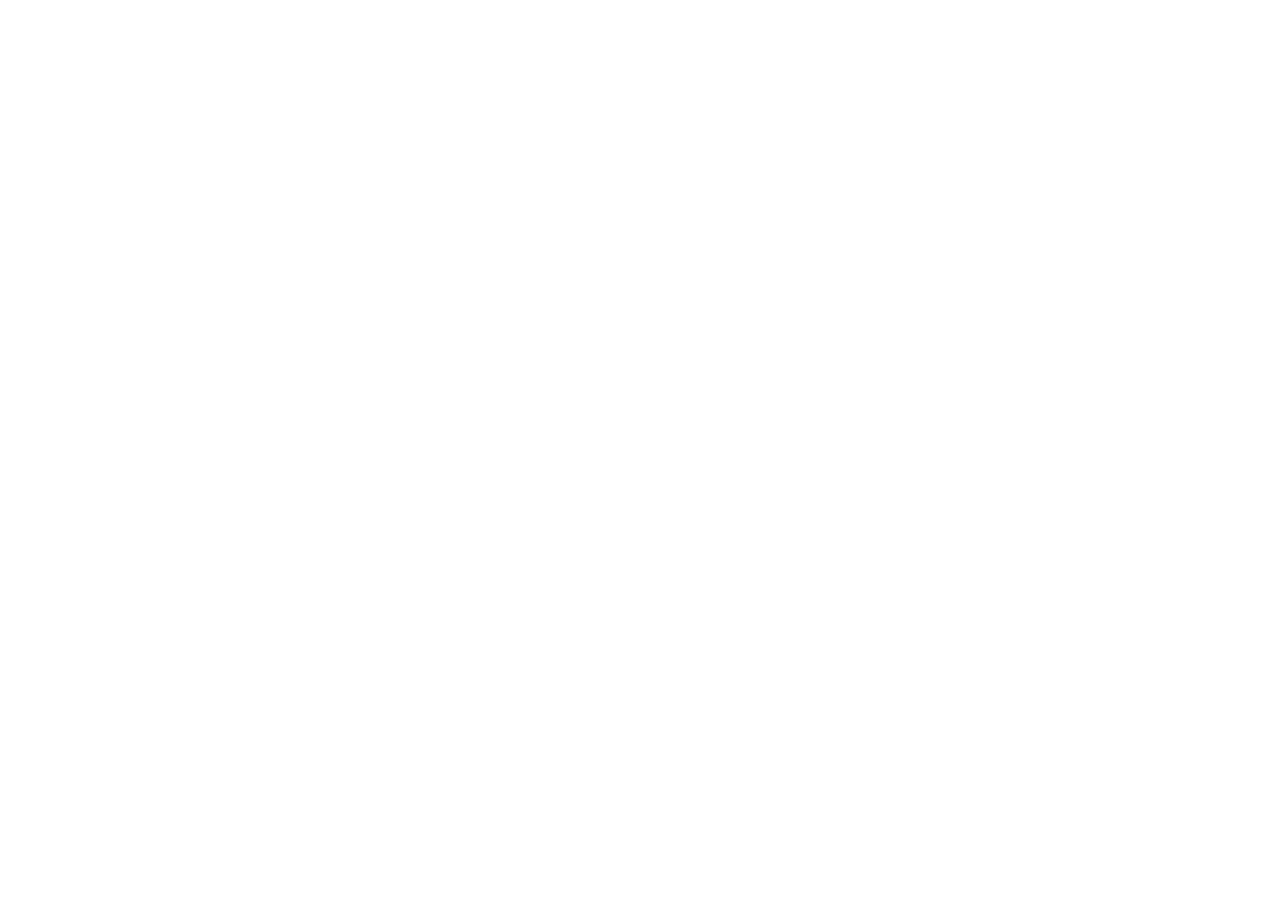
==== pages/profile/index.html @ 40ed340c "Initial commit" ====
<!DOCTYPE html>
<html lang="pt-br">
  <head>
    <meta charset="UTF-8" />
    <meta http-equiv="X-UA-Compatible" content="IE=edge" />
    <meta name="viewport" content="width=device-width, initial-scale=1.0" />
    <link rel="stylesheet" href="/styles/globalStyles.css" />
    <link rel="stylesheet" href="index.css" />
    <title>Nome do usuário Github</title>
  </head>
  <body>
    <main></main>
    <script src="index.js"></script>
  </body>
</html>
---- styles/globalStyles.css ----
* {
  margin: 0;
  padding: 0;
  box-sizing: border-box;
}

:root{
    --color-brand-1: #C2255C;
    --color-brand-2: #D6336C;
    --color-grey-1:  #191C1F;
    --color-grey-2:  #212529;
    --color-grey-3:  #33363A;
    --color-grey-4:  #373B3E;
    --color-grey-6:  #A6A8A9;
    --color-grey-7:  #FFFFFF;
    --color-alert:   #C22554;
}
---- pages/profile/index.css ----
/* Desenvolva sua estilização aqui...*/
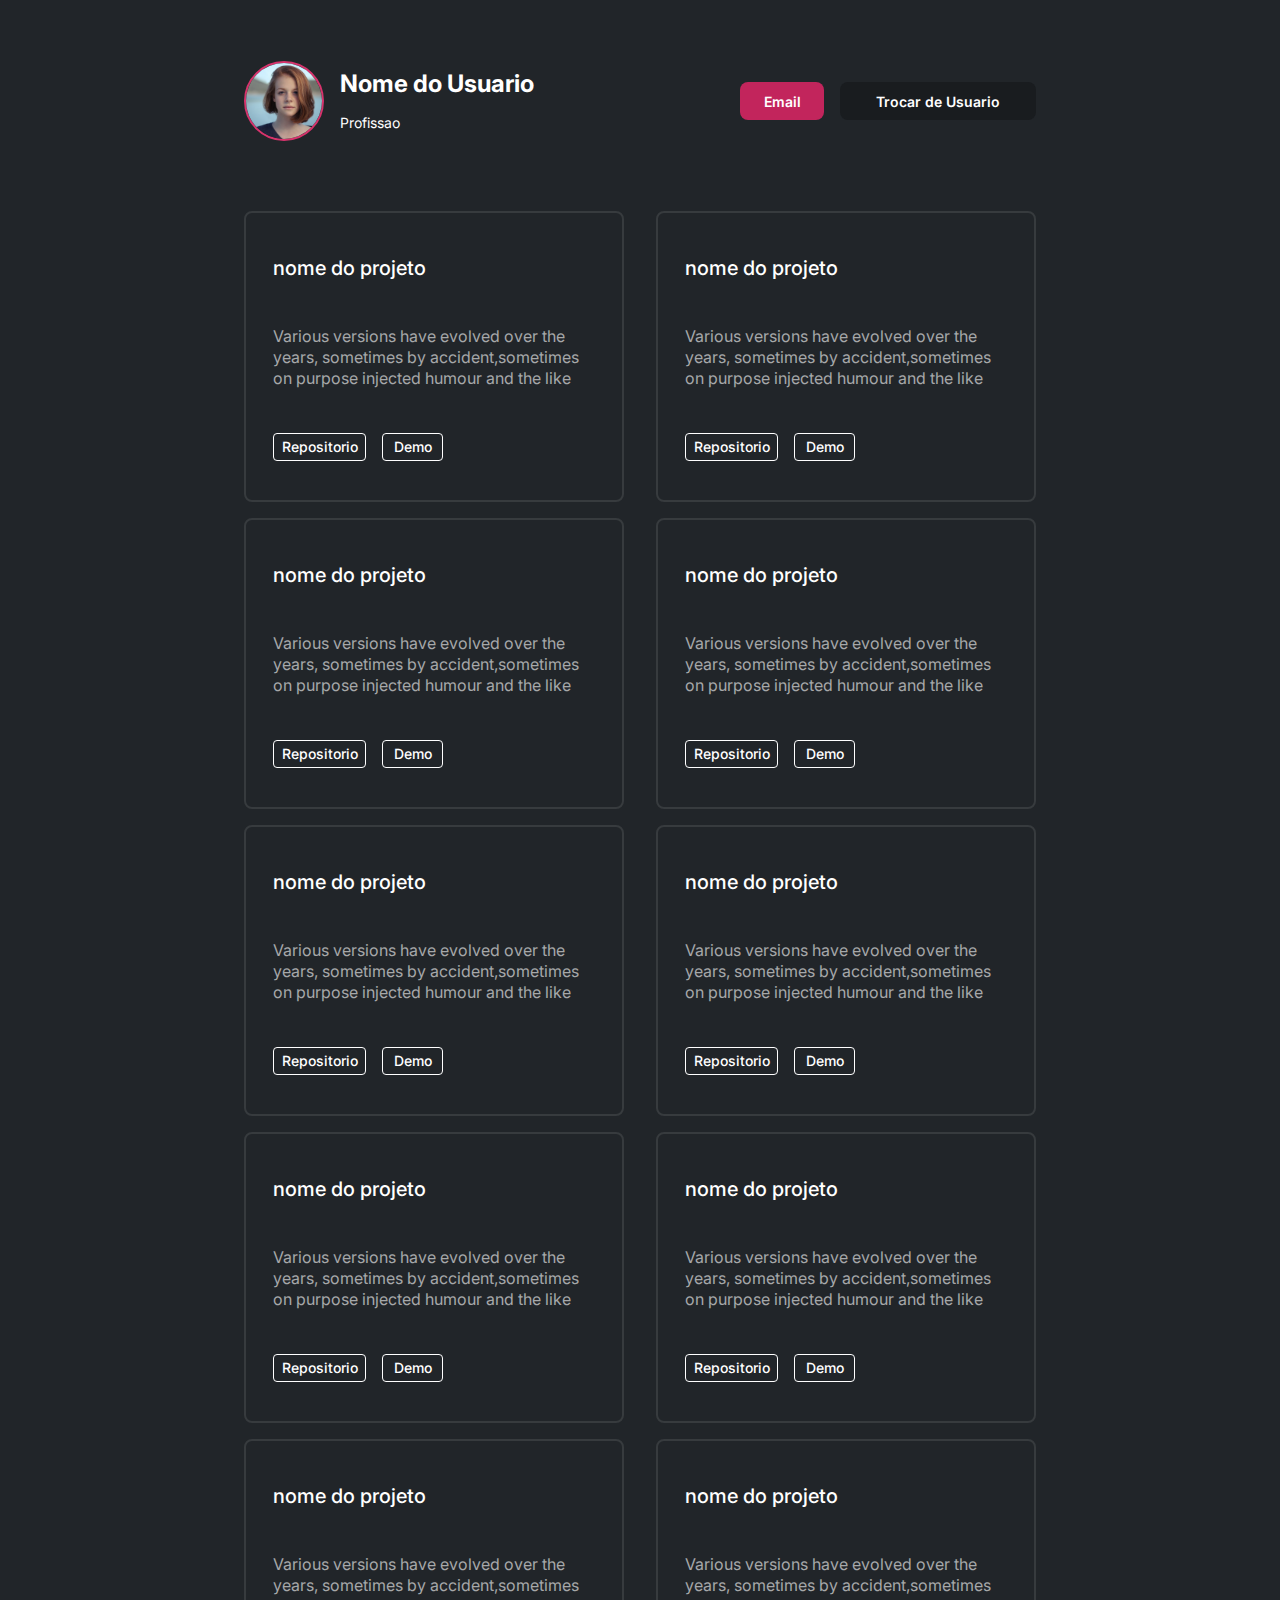
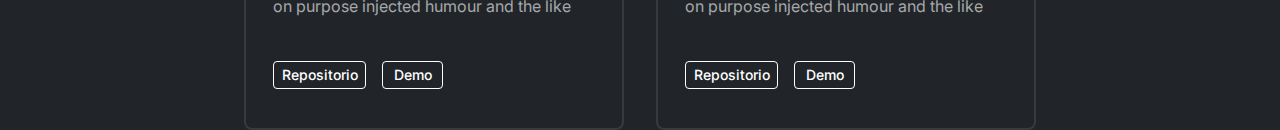
==== commit 4b7bfdc1: "html and css includes" ====
--- a/pages/profile/index.html
+++ b/pages/profile/index.html
@@ -6,10 +6,139 @@
     <meta name="viewport" content="width=device-width, initial-scale=1.0" />
     <link rel="stylesheet" href="/styles/globalStyles.css" />
     <link rel="stylesheet" href="index.css" />
+    <link rel="stylesheet" href="../../styles/img.css" />
     <title>Nome do usuário Github</title>
   </head>
-  <body>
-    <main></main>
+  <body class="body-profile">
+    <main class="container">
+      <header class="header-profile">
+        <div class="profile-inside">
+          <img class="profile-img" src="../../src/img/profile.png" alt="">
+          <div class="profile-desc">
+            <h3 class="profile-name">Nome do Usuario</h3>
+            <p class="profile-job">Profissao</p>
+          </div>
+        </div>
+        <div class="profile-buttons">
+          <a class="email-profile" href="mailto" target="_blank">Email</a>
+          <a class="change-profile" href="../home/index.html">Trocar de Usuario</a>
+        </div>
+      </header>
+      <article class="profile-projects">
+        <ul class="projects" id="list-projects">
+          <li class="project-container">
+            <h3 class="project-name">nome do projeto</h3>
+            <p class="project-desc">Various versions have evolved over the years, 
+              sometimes by accident,sometimes on purpose
+              injected humour and the like
+            </p>
+            <div class="project-buttons">
+              <a class="button-repo" href="" target="_blank">Repositorio</a>
+              <a class="button-link" href="" target="_blank">Demo</a>
+            </div>
+          </li>
+          <li class="project-container">
+            <h3 class="project-name">nome do projeto</h3>
+            <p class="project-desc">Various versions have evolved over the years, 
+              sometimes by accident,sometimes on purpose
+              injected humour and the like
+            </p>
+            <div class="project-buttons">
+              <a class="button-repo" href="" target="_blank">Repositorio</a>
+              <a class="button-link" href="" target="_blank">Demo</a>
+            </div>
+          </li>
+          <li class="project-container">
+            <h3 class="project-name">nome do projeto</h3>
+            <p class="project-desc">Various versions have evolved over the years, 
+              sometimes by accident,sometimes on purpose
+              injected humour and the like
+            </p>
+            <div class="project-buttons">
+              <a class="button-repo" href="" target="_blank">Repositorio</a>
+              <a class="button-link" href="" target="_blank">Demo</a>
+            </div>
+          </li>
+          <li class="project-container">
+            <h3 class="project-name">nome do projeto</h3>
+            <p class="project-desc">Various versions have evolved over the years, 
+              sometimes by accident,sometimes on purpose
+              injected humour and the like
+            </p>
+            <div class="project-buttons">
+              <a class="button-repo" href="" target="_blank">Repositorio</a>
+              <a class="button-link" href="" target="_blank">Demo</a>
+            </div>
+          </li>
+          <li class="project-container">
+            <h3 class="project-name">nome do projeto</h3>
+            <p class="project-desc">Various versions have evolved over the years, 
+              sometimes by accident,sometimes on purpose
+              injected humour and the like
+            </p>
+            <div class="project-buttons">
+              <a class="button-repo" href="" target="_blank">Repositorio</a>
+              <a class="button-link" href="" target="_blank">Demo</a>
+            </div>
+          </li>
+          <li class="project-container">
+            <h3 class="project-name">nome do projeto</h3>
+            <p class="project-desc">Various versions have evolved over the years, 
+              sometimes by accident,sometimes on purpose
+              injected humour and the like
+            </p>
+            <div class="project-buttons">
+              <a class="button-repo" href="" target="_blank">Repositorio</a>
+              <a class="button-link" href="" target="_blank">Demo</a>
+            </div>
+          </li>
+          <li class="project-container">
+            <h3 class="project-name">nome do projeto</h3>
+            <p class="project-desc">Various versions have evolved over the years, 
+              sometimes by accident,sometimes on purpose
+              injected humour and the like
+            </p>
+            <div class="project-buttons">
+              <a class="button-repo" href="" target="_blank">Repositorio</a>
+              <a class="button-link" href="" target="_blank">Demo</a>
+            </div>
+          </li>
+          <li class="project-container">
+            <h3 class="project-name">nome do projeto</h3>
+            <p class="project-desc">Various versions have evolved over the years, 
+              sometimes by accident,sometimes on purpose
+              injected humour and the like
+            </p>
+            <div class="project-buttons">
+              <a class="button-repo" href="" target="_blank">Repositorio</a>
+              <a class="button-link" href="" target="_blank">Demo</a>
+            </div>
+          </li>
+          <li class="project-container">
+            <h3 class="project-name">nome do projeto</h3>
+            <p class="project-desc">Various versions have evolved over the years, 
+              sometimes by accident,sometimes on purpose
+              injected humour and the like
+            </p>
+            <div class="project-buttons">
+              <a class="button-repo" href="" target="_blank">Repositorio</a>
+              <a class="button-link" href="" target="_blank">Demo</a>
+            </div>
+          </li>
+          <li class="project-container">
+            <h3 class="project-name">nome do projeto</h3>
+            <p class="project-desc">Various versions have evolved over the years, 
+              sometimes by accident,sometimes on purpose
+              injected humour and the like
+            </p>
+            <div class="project-buttons">
+              <a class="button-repo" href="" target="_blank">Repositorio</a>
+              <a class="button-link" href="" target="_blank">Demo</a>
+            </div>
+          </li>
+        </ul>
+      </article>
+    </main>
     <script src="index.js"></script>
   </body>
 </html>
--- a/styles/globalStyles.css
+++ b/styles/globalStyles.css
@@ -1,7 +1,10 @@
+@import url('https://fonts.googleapis.com/css2?family=Inter:wght@100;200;300;400;500;600;700;800;900&display=swap');
+
 * {
   margin: 0;
   padding: 0;
   box-sizing: border-box;
+  list-style: none;
 }
 
 :root{
@@ -14,4 +17,22 @@
     --color-grey-6:  #A6A8A9;
     --color-grey-7:  #FFFFFF;
     --color-alert:   #C22554;
+
+    --font-size-1: 2rem;
+    --font-size-2: 1.5rem;
+    --font-size-3: 1.25rem;
+    --font-size-4: 1rem;
+    --font-size-5: 0.875rem;
+
+    --font-w-1: 700;
+    --font-w-2: 600;
+    --font-w-3: 500;
+    --font-w-4: 400;
+
 }
+
+body{
+  font-family: 'Inter', sans-serif;
+  color: var(--color-grey-7);
+ 
+}--- a/pages/profile/index.css
+++ b/pages/profile/index.css
@@ -1 +1,161 @@
-/* Desenvolva sua estilização aqui...*/+.body-profile{
+    background-color: var(--color-grey-2);
+}
+
+.container{
+    width: 49.5rem;
+    margin: 0 auto;
+}
+
+.header-profile{
+    width: 100%;
+    display: flex;
+    flex-direction: row;
+    justify-content: space-between;
+    margin-top: 3.813rem;
+    align-items: center;
+}
+
+.profile-inside{
+    display: flex;
+    gap: 1rem;
+    height: 5rem;
+}
+
+.profile-desc{
+    display: flex;
+    flex-direction: column;
+    justify-content: space-around;
+}
+
+.profile-name{
+    font-size: var(--font-size-2);
+    font-weight: var(--font-w-1);
+    line-height: 1.816rem;
+}
+.profile-job{
+    font-size: var(--font-size-5);
+    font-weight: var(--font-w-4);
+    line-height: 1.250rem;
+    color: var(--color-grey-5);
+}
+.profile-buttons{
+    display: flex;
+    gap: 1rem;
+}
+
+.email-profile{
+    display: flex;
+    align-items: center;
+    justify-content: center;
+    width: 5.25rem;
+    height: 2.375rem;
+    text-align: center;
+    background-color: var(--color-brand-1);
+    color: var(--color-grey-7);
+    text-decoration: none;
+    font-size: var(--font-size-5);
+    font-weight: var(--font-w-2);
+    border-radius: 0.5rem;
+    cursor: pointer;
+}
+.email-profile:hover{
+    font-size: var(--font-size-4);
+}
+.change-profile{
+    display: flex;
+    align-items: center;
+    justify-content: center;
+    width: 12.25rem;
+    height: 2.375rem;
+    text-align: center;
+    background-color: var(--color-grey-1);
+    color: var(--color-grey-7);
+    text-decoration: none;
+    font-size: var(--font-size-5);
+    font-weight: var(--font-w-2);
+    border-radius: 0.5rem;
+    cursor: pointer;
+}
+.change-profile:hover{
+    font-size: var(--font-size-4);
+}
+
+.profile-projects{
+    margin-top: 4.375rem;
+}
+
+.projects{
+    width: 100%;
+    display: flex;
+    flex-direction: row;
+    flex-wrap: wrap;
+    gap: 1rem;
+    justify-content: space-between;
+}
+
+.project-container{
+    width: 23.75rem;
+    height: 18.188rem;
+    border:  0.125rem solid var(--color-grey-4);
+    border-radius: 0.5rem;
+    padding: 2.563rem 1.688rem 2.438rem  1.688rem;
+    display: flex;
+    flex-direction: column;
+    justify-content: space-between;
+}
+.project-container:hover{
+    background-color: var(--color-grey-1);
+    border:  0.125rem solid var(--color-grey-7);
+    
+}
+.project-container:hover .button-repo{
+    background-color: var(--color-brand-1);
+}
+
+.project-name{
+    font-size: var(--font-size-3);
+    font-weight: var(--font-w-3);
+    line-height: 1.750rem;
+    color: var(--color-grey-7);
+}
+.project-desc{
+    font-size: var(--font-size-4);
+    font-weight: var(--font-w-4);
+    line-height: 1.313rem;
+    color: var(--color-grey-6);
+}
+
+.project-buttons{
+    display: flex;
+    gap: 1rem;
+}
+
+.button-repo{
+    width: 5.813rem;
+    height:1.75rem;
+    border: 0.063rem solid var(--color-grey-7);
+    border-radius: 0.250rem;
+    display: flex;
+    justify-content: center;
+    align-items: center;
+    font-size: var(--font-size-5);
+    font-weight: var(--font-w-3);
+    color: var(--color-grey-7);
+    text-decoration: none;
+    cursor: pointer;
+}
+.button-link{
+    width: 3.813rem;
+    height:1.75rem;
+    border: 0.063rem solid var(--color-grey-7);
+    border-radius: 0.250rem;
+    display: flex;
+    justify-content: center;
+    align-items: center;
+    font-size: var(--font-size-5);
+    font-weight: var(--font-w-3);
+    color: var(--color-grey-7);
+    text-decoration: none;
+    cursor: pointer;
+}--- a/styles/img.css
+++ b/styles/img.css
@@ -0,0 +1,12 @@
+.img-profile{
+    width:100%;
+    height:100%;
+    border-radius: 50%;
+}
+
+.profile-img{
+    width: 5rem;
+    height: 5rem;
+    border: 0.125rem solid var(--color-brand-2);
+    border-radius: 50%;
+}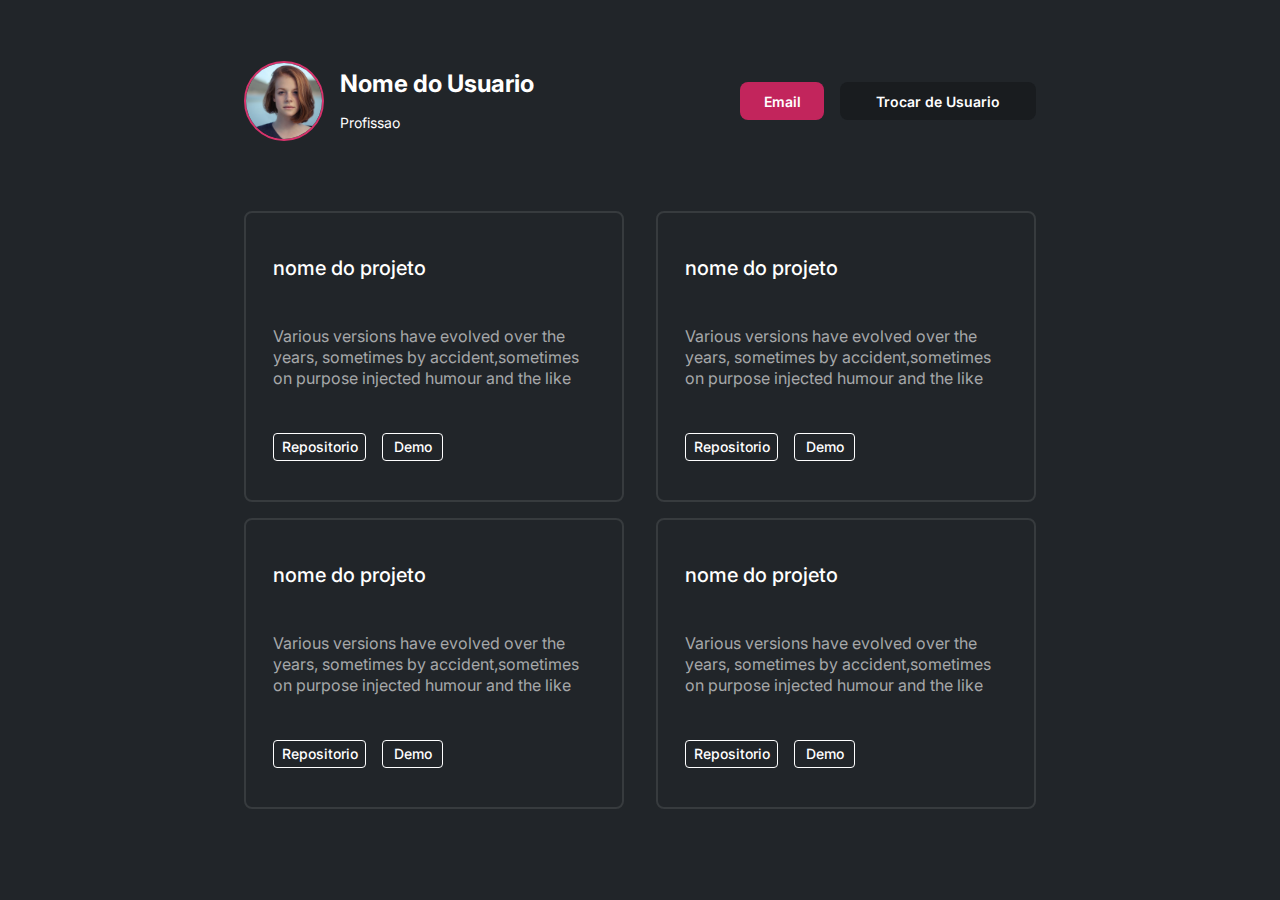
==== commit 53759958: "rasc integrade" ====
--- a/pages/profile/index.html
+++ b/pages/profile/index.html
@@ -12,7 +12,7 @@
   <body class="body-profile">
     <main class="container">
       <header class="header-profile">
-        <div class="profile-inside">
+        <div class="profile-inside" id="profile">
           <img class="profile-img" src="../../src/img/profile.png" alt="">
           <div class="profile-desc">
             <h3 class="profile-name">Nome do Usuario</h3>
@@ -70,72 +70,7 @@
               <a class="button-link" href="" target="_blank">Demo</a>
             </div>
           </li>
-          <li class="project-container">
-            <h3 class="project-name">nome do projeto</h3>
-            <p class="project-desc">Various versions have evolved over the years, 
-              sometimes by accident,sometimes on purpose
-              injected humour and the like
-            </p>
-            <div class="project-buttons">
-              <a class="button-repo" href="" target="_blank">Repositorio</a>
-              <a class="button-link" href="" target="_blank">Demo</a>
-            </div>
-          </li>
-          <li class="project-container">
-            <h3 class="project-name">nome do projeto</h3>
-            <p class="project-desc">Various versions have evolved over the years, 
-              sometimes by accident,sometimes on purpose
-              injected humour and the like
-            </p>
-            <div class="project-buttons">
-              <a class="button-repo" href="" target="_blank">Repositorio</a>
-              <a class="button-link" href="" target="_blank">Demo</a>
-            </div>
-          </li>
-          <li class="project-container">
-            <h3 class="project-name">nome do projeto</h3>
-            <p class="project-desc">Various versions have evolved over the years, 
-              sometimes by accident,sometimes on purpose
-              injected humour and the like
-            </p>
-            <div class="project-buttons">
-              <a class="button-repo" href="" target="_blank">Repositorio</a>
-              <a class="button-link" href="" target="_blank">Demo</a>
-            </div>
-          </li>
-          <li class="project-container">
-            <h3 class="project-name">nome do projeto</h3>
-            <p class="project-desc">Various versions have evolved over the years, 
-              sometimes by accident,sometimes on purpose
-              injected humour and the like
-            </p>
-            <div class="project-buttons">
-              <a class="button-repo" href="" target="_blank">Repositorio</a>
-              <a class="button-link" href="" target="_blank">Demo</a>
-            </div>
-          </li>
-          <li class="project-container">
-            <h3 class="project-name">nome do projeto</h3>
-            <p class="project-desc">Various versions have evolved over the years, 
-              sometimes by accident,sometimes on purpose
-              injected humour and the like
-            </p>
-            <div class="project-buttons">
-              <a class="button-repo" href="" target="_blank">Repositorio</a>
-              <a class="button-link" href="" target="_blank">Demo</a>
-            </div>
-          </li>
-          <li class="project-container">
-            <h3 class="project-name">nome do projeto</h3>
-            <p class="project-desc">Various versions have evolved over the years, 
-              sometimes by accident,sometimes on purpose
-              injected humour and the like
-            </p>
-            <div class="project-buttons">
-              <a class="button-repo" href="" target="_blank">Repositorio</a>
-              <a class="button-link" href="" target="_blank">Demo</a>
-            </div>
-          </li>
+          
         </ul>
       </article>
     </main>
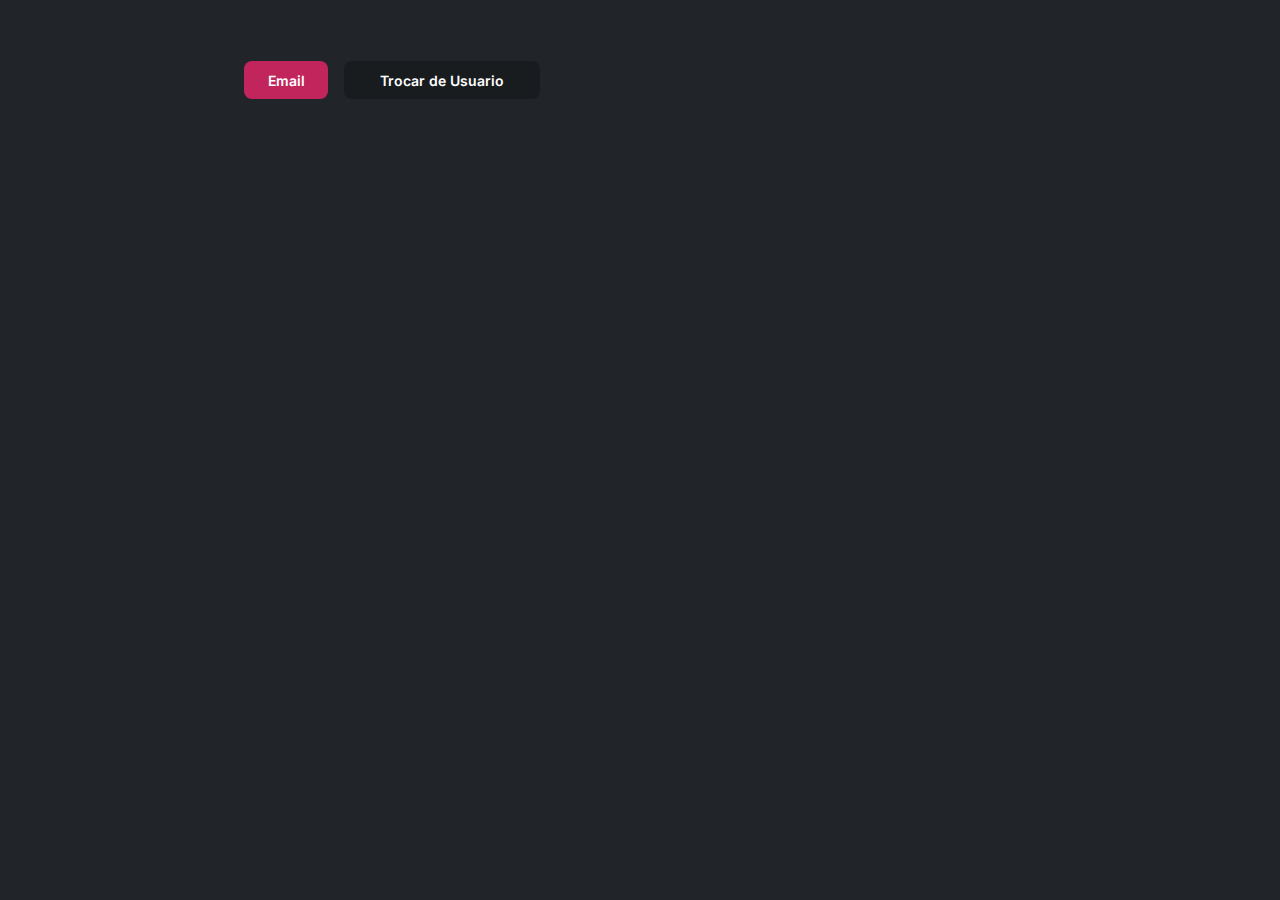
==== commit c374872a: "config js" ====
--- a/pages/profile/index.html
+++ b/pages/profile/index.html
@@ -7,73 +7,24 @@
     <link rel="stylesheet" href="/styles/globalStyles.css" />
     <link rel="stylesheet" href="index.css" />
     <link rel="stylesheet" href="../../styles/img.css" />
-    <title>Nome do usuário Github</title>
+    <link rel="stylesheet" href="../../styles/buttons.css" />
+    <link rel="stylesheet" href="../../styles/form.css" />
+    <link rel="stylesheet" href="../../styles/texts.css" />
+    <title>Usuário Github</title>
   </head>
   <body class="body-profile">
     <main class="container">
-      <header class="header-profile">
-        <div class="profile-inside" id="profile">
-          <img class="profile-img" src="../../src/img/profile.png" alt="">
-          <div class="profile-desc">
-            <h3 class="profile-name">Nome do Usuario</h3>
-            <p class="profile-job">Profissao</p>
-          </div>
-        </div>
+      <header class="header-profile" id="profile">
         <div class="profile-buttons">
-          <a class="email-profile" href="mailto" target="_blank">Email</a>
+          <a class="email-profile" id="mail" href="mailto" target="_blank">Email</a>
           <a class="change-profile" href="../home/index.html">Trocar de Usuario</a>
         </div>
       </header>
       <article class="profile-projects">
-        <ul class="projects" id="list-projects">
-          <li class="project-container">
-            <h3 class="project-name">nome do projeto</h3>
-            <p class="project-desc">Various versions have evolved over the years, 
-              sometimes by accident,sometimes on purpose
-              injected humour and the like
-            </p>
-            <div class="project-buttons">
-              <a class="button-repo" href="" target="_blank">Repositorio</a>
-              <a class="button-link" href="" target="_blank">Demo</a>
-            </div>
-          </li>
-          <li class="project-container">
-            <h3 class="project-name">nome do projeto</h3>
-            <p class="project-desc">Various versions have evolved over the years, 
-              sometimes by accident,sometimes on purpose
-              injected humour and the like
-            </p>
-            <div class="project-buttons">
-              <a class="button-repo" href="" target="_blank">Repositorio</a>
-              <a class="button-link" href="" target="_blank">Demo</a>
-            </div>
-          </li>
-          <li class="project-container">
-            <h3 class="project-name">nome do projeto</h3>
-            <p class="project-desc">Various versions have evolved over the years, 
-              sometimes by accident,sometimes on purpose
-              injected humour and the like
-            </p>
-            <div class="project-buttons">
-              <a class="button-repo" href="" target="_blank">Repositorio</a>
-              <a class="button-link" href="" target="_blank">Demo</a>
-            </div>
-          </li>
-          <li class="project-container">
-            <h3 class="project-name">nome do projeto</h3>
-            <p class="project-desc">Various versions have evolved over the years, 
-              sometimes by accident,sometimes on purpose
-              injected humour and the like
-            </p>
-            <div class="project-buttons">
-              <a class="button-repo" href="" target="_blank">Repositorio</a>
-              <a class="button-link" href="" target="_blank">Demo</a>
-            </div>
-          </li>
-          
-        </ul>
+        <ul class="projects" id="list-projects"></ul>
       </article>
     </main>
-    <script src="index.js"></script>
+    <script src="../../scpt/profiles.js"></script>
+    <script src="../profile/index.js"></script>
   </body>
 </html>
--- a/pages/profile/index.css
+++ b/pages/profile/index.css
@@ -28,58 +28,11 @@
     justify-content: space-around;
 }
 
-.profile-name{
-    font-size: var(--font-size-2);
-    font-weight: var(--font-w-1);
-    line-height: 1.816rem;
-}
-.profile-job{
-    font-size: var(--font-size-5);
-    font-weight: var(--font-w-4);
-    line-height: 1.250rem;
-    color: var(--color-grey-5);
-}
 .profile-buttons{
     display: flex;
     gap: 1rem;
 }
 
-.email-profile{
-    display: flex;
-    align-items: center;
-    justify-content: center;
-    width: 5.25rem;
-    height: 2.375rem;
-    text-align: center;
-    background-color: var(--color-brand-1);
-    color: var(--color-grey-7);
-    text-decoration: none;
-    font-size: var(--font-size-5);
-    font-weight: var(--font-w-2);
-    border-radius: 0.5rem;
-    cursor: pointer;
-}
-.email-profile:hover{
-    font-size: var(--font-size-4);
-}
-.change-profile{
-    display: flex;
-    align-items: center;
-    justify-content: center;
-    width: 12.25rem;
-    height: 2.375rem;
-    text-align: center;
-    background-color: var(--color-grey-1);
-    color: var(--color-grey-7);
-    text-decoration: none;
-    font-size: var(--font-size-5);
-    font-weight: var(--font-w-2);
-    border-radius: 0.5rem;
-    cursor: pointer;
-}
-.change-profile:hover{
-    font-size: var(--font-size-4);
-}
 
 .profile-projects{
     margin-top: 4.375rem;
@@ -113,49 +66,8 @@
     background-color: var(--color-brand-1);
 }
 
-.project-name{
-    font-size: var(--font-size-3);
-    font-weight: var(--font-w-3);
-    line-height: 1.750rem;
-    color: var(--color-grey-7);
-}
-.project-desc{
-    font-size: var(--font-size-4);
-    font-weight: var(--font-w-4);
-    line-height: 1.313rem;
-    color: var(--color-grey-6);
-}
-
 .project-buttons{
     display: flex;
     gap: 1rem;
 }
 
-.button-repo{
-    width: 5.813rem;
-    height:1.75rem;
-    border: 0.063rem solid var(--color-grey-7);
-    border-radius: 0.250rem;
-    display: flex;
-    justify-content: center;
-    align-items: center;
-    font-size: var(--font-size-5);
-    font-weight: var(--font-w-3);
-    color: var(--color-grey-7);
-    text-decoration: none;
-    cursor: pointer;
-}
-.button-link{
-    width: 3.813rem;
-    height:1.75rem;
-    border: 0.063rem solid var(--color-grey-7);
-    border-radius: 0.250rem;
-    display: flex;
-    justify-content: center;
-    align-items: center;
-    font-size: var(--font-size-5);
-    font-weight: var(--font-w-3);
-    color: var(--color-grey-7);
-    text-decoration: none;
-    cursor: pointer;
-}--- a/styles/buttons.css
+++ b/styles/buttons.css
@@ -0,0 +1,64 @@
+.button-repo{
+    width: 5.813rem;
+    height:1.75rem;
+    border: 0.063rem solid var(--color-grey-7);
+    border-radius: 0.250rem;
+    display: flex;
+    justify-content: center;
+    align-items: center;
+    font-size: var(--font-size-5);
+    font-weight: var(--font-w-3);
+    color: var(--color-grey-7);
+    text-decoration: none;
+    cursor: pointer;
+}
+.button-link{
+    width: 3.813rem;
+    height:1.75rem;
+    border: 0.063rem solid var(--color-grey-7);
+    border-radius: 0.250rem;
+    display: flex;
+    justify-content: center;
+    align-items: center;
+    font-size: var(--font-size-5);
+    font-weight: var(--font-w-3);
+    color: var(--color-grey-7);
+    text-decoration: none;
+    cursor: pointer;
+}
+.email-profile{
+    display: flex;
+    align-items: center;
+    justify-content: center;
+    width: 5.25rem;
+    height: 2.375rem;
+    text-align: center;
+    background-color: var(--color-brand-1);
+    color: var(--color-grey-7);
+    text-decoration: none;
+    font-size: var(--font-size-5);
+    font-weight: var(--font-w-2);
+    border-radius: 0.5rem;
+    cursor: pointer;
+}
+.email-profile:hover{
+    font-size: var(--font-size-4);
+}
+.change-profile{
+    display: flex;
+    align-items: center;
+    justify-content: center;
+    width: 12.25rem;
+    height: 2.375rem;
+    text-align: center;
+    background-color: var(--color-grey-1);
+    color: var(--color-grey-7);
+    text-decoration: none;
+    font-size: var(--font-size-5);
+    font-weight: var(--font-w-2);
+    border-radius: 0.5rem;
+    cursor: pointer;
+}
+.change-profile:hover{
+    font-size: var(--font-size-4);
+}
--- a/styles/form.css
+++ b/styles/form.css
@@ -0,0 +1,31 @@
+.form-profile{
+    display: flex;
+    height: 20rem;
+    flex-direction: column;
+    justify-content: space-between;
+}
+.input-profile{
+    width: 100%;
+    height: 2.375rem;
+    padding-left: 1rem;
+    background-color: var(--color-grey-1);
+    border: 1px solid var(--color-grey-7);
+    border-radius: 0.250rem;
+    color: var(--color-grey-7);
+}
+
+.button-form{
+    width: 100%;
+    height: 2.375rem;
+    background-color: var(--color-brand-2);
+    border: 1px solid var(--color-brand-2);
+    border-radius: 0.250rem;
+    cursor: pointer;
+    color: var(--color-grey-7);
+    font-size: var(--font-size-5);
+    font-weight: var(--font-w-3);
+}
+
+.button-form:disabled{
+    background-color: #d6336c7a;
+}--- a/styles/texts.css
+++ b/styles/texts.css
@@ -0,0 +1,61 @@
+.project-name{
+    font-size: var(--font-size-3);
+    font-weight: var(--font-w-3);
+    line-height: 1.750rem;
+    color: var(--color-grey-7);
+}
+
+.project-desc{
+    font-size: var(--font-size-4);
+    font-weight: var(--font-w-4);
+    line-height: 1.313rem;
+    color: var(--color-grey-6);
+}
+
+.profile-name{
+    font-size: var(--font-size-2);
+    font-weight: var(--font-w-1);
+    line-height: 1.816rem;
+}
+
+.profile-job{
+    font-size: var(--font-size-5);
+    font-weight: var(--font-w-4);
+    line-height: 1.250rem;
+    color: var(--color-grey-5);
+}
+
+.title2{
+    font-size: var(--font-size-3);  
+    font-weight: var(--font-w-3);
+    line-height: 1.875rem;
+}
+.text-form{
+    font-size: var(--font-size-5);
+    font-weight: var(--font-w-3);
+    line-height: 1.313rem;
+}
+
+
+.alert-not-found{
+    font-size: var(--font-size-5);
+    font-weight: var(--font-w-4);
+    line-height: 1.313rem;
+    color: var(--color-brand-1);
+}
+
+.title{
+    font-size: var(--font-size-1);
+    font-weight: var(--font-w-2);
+    line-height: 3rem;
+}
+.text-desc{
+    font-size: var(--font-size-3);
+    font-weight: var(--font-w-4);
+    line-height: 1.875rem;
+}
+.text-remenber{
+ font-size: var(--font-size-4);
+ font-weight: var(--font-w-3);
+ line-height: 1.5rem;
+}
